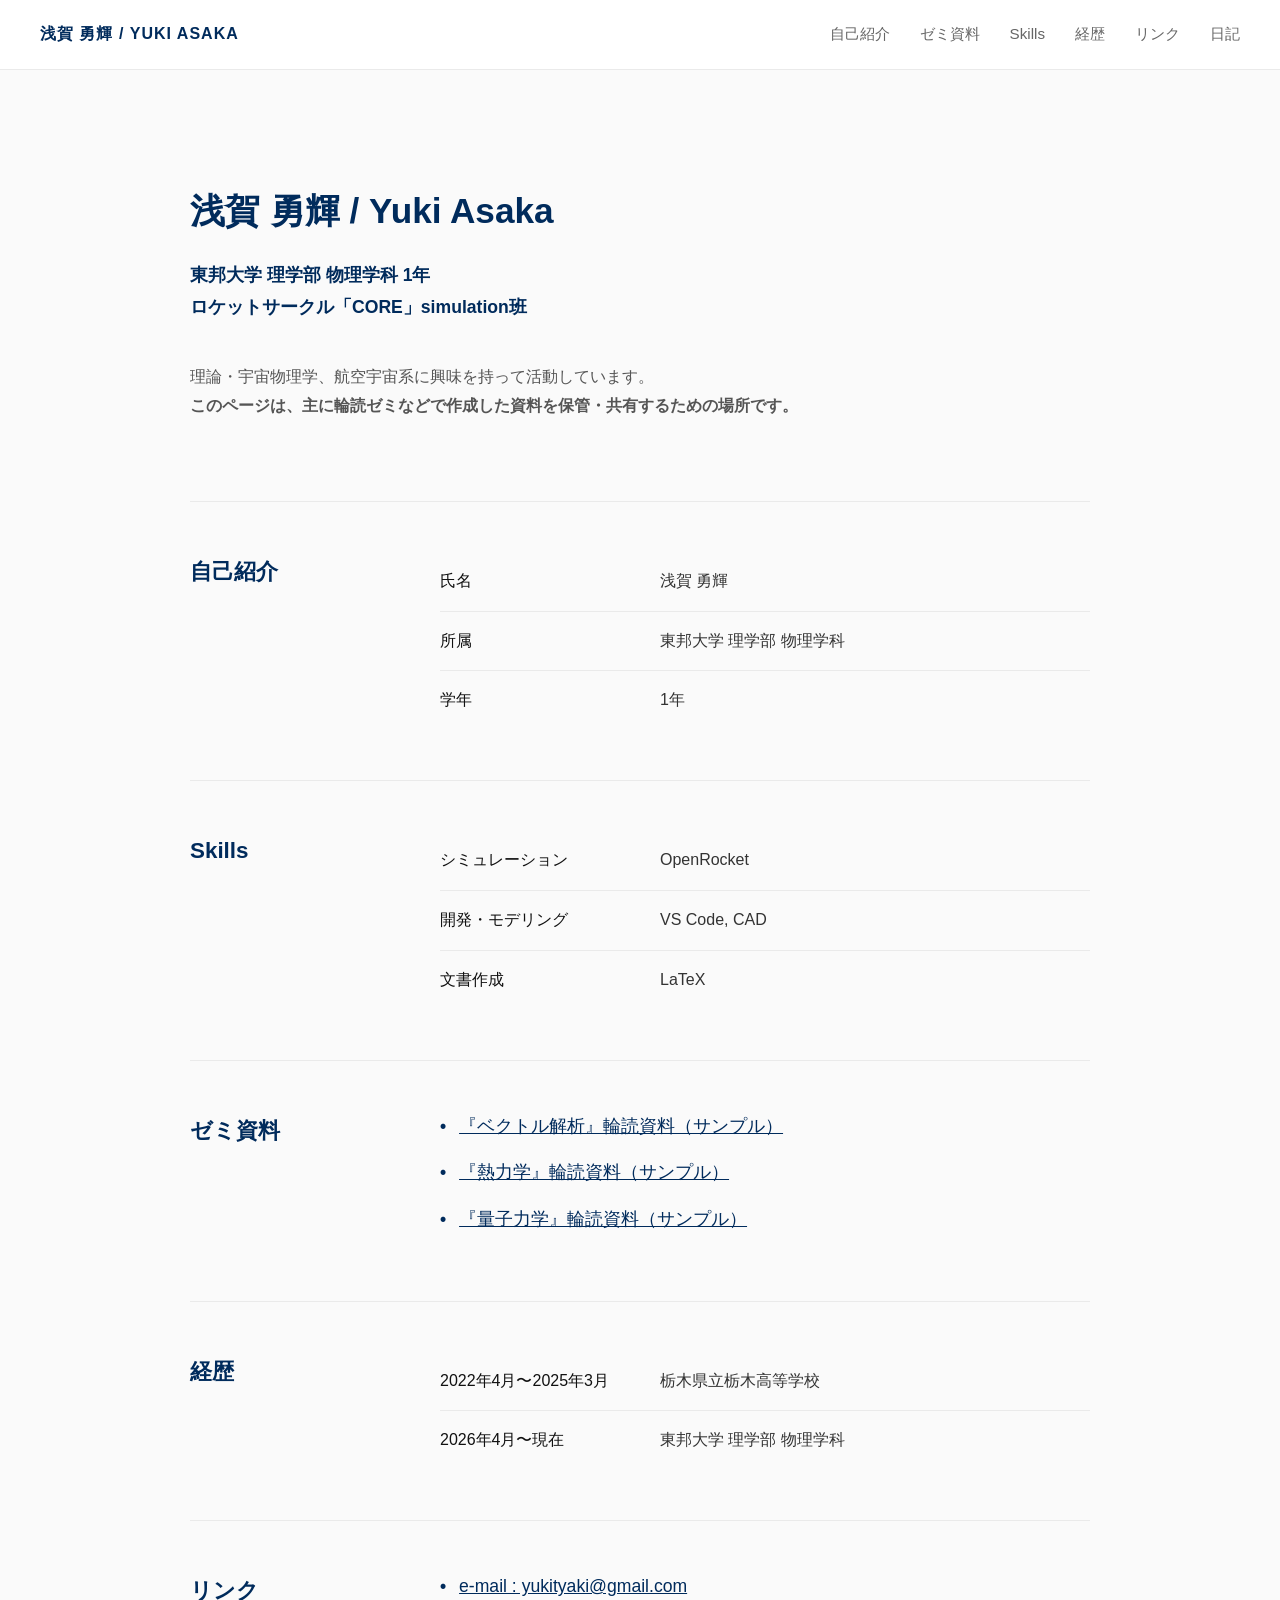
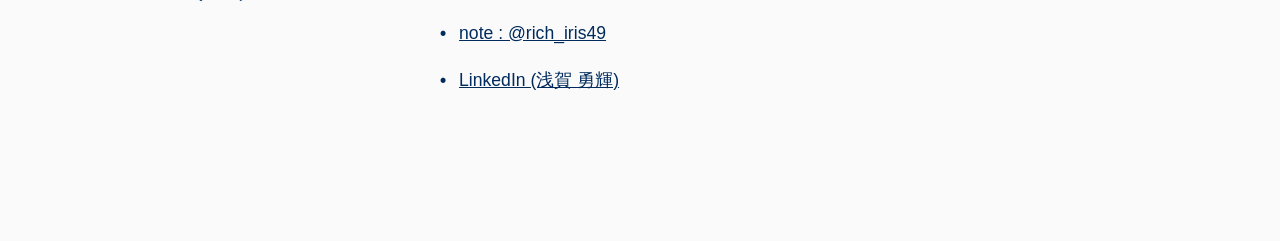
==== index.html @ cae846e0 "Update index.html" ====
<!DOCTYPE html>
<html lang="ja">
<head>
    <meta charset="UTF-8">
    <meta name="viewport" content="width=device-width, initial-scale=1.0">
    <title>浅賀 勇輝 / YUKI ASAKA</title>
    <link rel="stylesheet" href="style.css">
</head>
<body>
    <!-- ヘッダー・ナビゲーション -->
    <header>
        <div class="logo"><a href="index.html">浅賀 勇輝 / YUKI ASAKA</a></div>
        <nav>
            <ul>
                <li><a href="#about">自己紹介</a></li>
                <li><a href="#materials">ゼミ資料</a></li>
                <li><a href="#skills">Skills</a></li>
                <li><a href="#history">経歴</a></li>
                <li><a href="#links">リンク</a></li>
                <li><a href="diary.html">日記</a></li>
            </ul>
        </nav>
    </header>

    <main>
        <!-- トップの紹介文 -->
        <section class="hero">
            <h1>浅賀 勇輝 / Yuki Asaka</h1>
            <p class="affiliation">東邦大学 理学部 物理学科 1年<br>
            ロケットサークル「CORE」simulation班</p>
            
            <p class="intro">
                理論・宇宙物理学、航空宇宙系に興味を持って活動しています。<br>
                <strong>このページは、主に輪読ゼミなどで作成した資料を保管・共有するための場所です。</strong>
            </p>
        </section>

        <!-- 自己紹介セクション（2カラム） -->
        <section id="about" class="two-column-section">
            <div class="section-title">
                <h2>自己紹介</h2>
            </div>
            <div class="section-content">
                <table class="info-table">
                    <tr>
                        <th>氏名</th>
                        <td>浅賀 勇輝</td>
                    </tr>
                    <tr>
                        <th>所属</th>
                        <td>東邦大学 理学部 物理学科</td>
                    </tr>
                    <tr>
                        <th>学年</th>
                        <td>1年</td>
                    </tr>
                </table>
            </div>
        </section>
        <!-- スキルセクション -->
        <section id="skills" class="two-column-section">
            <div class="section-title">
                <h2>Skills</h2>
            </div>
            <div class="section-content">
                <table class="info-table">
                    <tr>
                        <th>シミュレーション</th>
                        <td>OpenRocket</td>
                    </tr>
                    <tr>
                        <th>開発・モデリング</th>
                        <td>VS Code, CAD</td>
                    </tr>
                    <tr>
                        <th>文書作成</th>
                        <td>LaTeX</td>
                    </tr>
                </table>
            </div>
        </section>

        <!-- ゼミ資料セクション -->
        <section id="materials" class="two-column-section">
            <div class="section-title">
                <h2>ゼミ資料</h2>
            </div>
            <div class="section-content">
                <ul class="link-list">
                    <!-- PDFなどのファイルリンクをここに貼ります -->
                    <li><a href="#">『ベクトル解析』輪読資料（サンプル）</a></li>
                    <li><a href="#">『熱力学』輪読資料（サンプル）</a></li>
                    <li><a href="#">『量子力学』輪読資料（サンプル）</a></li>
                </ul>
            </div>
        </section>

        <!-- 経歴セクション -->
        <section id="history" class="two-column-section">
            <div class="section-title">
                <h2>経歴</h2>
            </div>
            <div class="section-content">
                <table class="info-table">
                    <tr>
                        <th>2022年4月〜2025年3月</th>
                        <td>栃木県立栃木高等学校</td>
                    </tr>
                    
                
                
                    
                    <tr>
                        <th>2026年4月〜現在</th>
                        <td>東邦大学 理学部 物理学科</td>
                    </tr>
                </table>
            </div>
        </section>

        <!-- リンク・連絡先セクション -->
        <section id="links" class="two-column-section">
            <div class="section-title">
                <h2>リンク</h2>
            </div>
            <div class="section-content">
                <ul class="link-list">
                    <li><a href="mailto:yukityaki@gmail.com">e-mail : yukityaki@gmail.com</a></li>
                    <li><a href="https://note.com/rich_iris49" target="_blank">note : @rich_iris49</a></li>
                    <li><a href="https://www.linkedin.com/in/勇輝-浅賀-281015439/ID" target="_blank">LinkedIn (浅賀 勇輝)</a></li>
                </ul>
            </div>
        </section>
    </main>
</body>
</html>
---- style.css ----
/* 全体の基本設定（白背景・ダークブルーのテキスト） */
body {
    background-color: #fafafa;
    color: #333;
    font-family: "Helvetica Neue", Arial, "Hiragino Kaku Gothic ProN", "Hiragino Sans", Meiryo, sans-serif;
    margin: 0;
    padding: 0;
    line-height: 1.8;
}

/* ヘッダー・ナビゲーション */
header {
    display: flex;
    justify-content: space-between;
    align-items: center;
    padding: 20px 40px;
    background-color: #ffffff;
    border-bottom: 1px solid #eaeaea;
    position: sticky; /* スクロールしてもメニューが上部に追従します */
    top: 0;
    z-index: 100;
}
.logo a {
    font-weight: bold;
    color: #002b5c;
    text-decoration: none;
    letter-spacing: 1px;
}
nav ul {
    list-style: none;
    display: flex;
    gap: 30px;
    margin: 0;
    padding: 0;
}
nav a {
    text-decoration: none;
    color: #666;
    font-size: 0.95em;
    transition: 0.2s;
}
nav a:hover {
    color: #002b5c;
}

/* メインコンテンツ枠 */
main {
    max-width: 900px;
    margin: 0 auto;
    padding: 80px 20px;
}

/* トップの紹介文 */
.hero {
    margin-bottom: 80px;
}
.hero h1 {
    color: #002b5c;
    font-size: 2.2em;
    margin-bottom: 15px;
}
.hero .affiliation {
    font-weight: bold;
    color: #002b5c;
    margin-bottom: 40px;
    font-size: 1.1em;
}
.hero .intro {
    color: #555;
}

/* 画像のような左右分割（2カラム）のレイアウト */
.two-column-section {
    display: flex;
    border-top: 1px solid #eaeaea;
    padding: 50px 0;
}
.section-title {
    flex: 0 0 250px; /* 左側のタイトルの幅 */
}
.section-title h2 {
    color: #002b5c;
    margin: 0;
    font-size: 1.4em;
}
.section-content {
    flex: 1; /* 右側のコンテンツ領域 */
}

/* 経歴や自己紹介の表デザイン */
.info-table {
    width: 100%;
    border-collapse: collapse;
}
.info-table th, .info-table td {
    padding: 15px 0;
    border-bottom: 1px solid #eaeaea;
    text-align: left;
    font-weight: normal;
    vertical-align: top;
}
.info-table th {
    width: 220px;
    color: #111;
}
.info-table td {
    color: #333;
}
/* 最後の行の下線を消す */
.info-table tr:last-child th,
.info-table tr:last-child td {
    border-bottom: none;
}

/* リンクとリストのデザイン */
a {
    color: #002b5c;
    text-decoration: underline;
}
a:hover {
    opacity: 0.7;
}
.link-list {
    list-style: none;
    padding: 0;
    margin: 0;
}
.link-list li {
    margin-bottom: 15px;
    font-size: 1.1em;
}
.link-list li::before {
    content: "• ";
    color: #002b5c;
    font-weight: bold;
    margin-right: 8px;
}
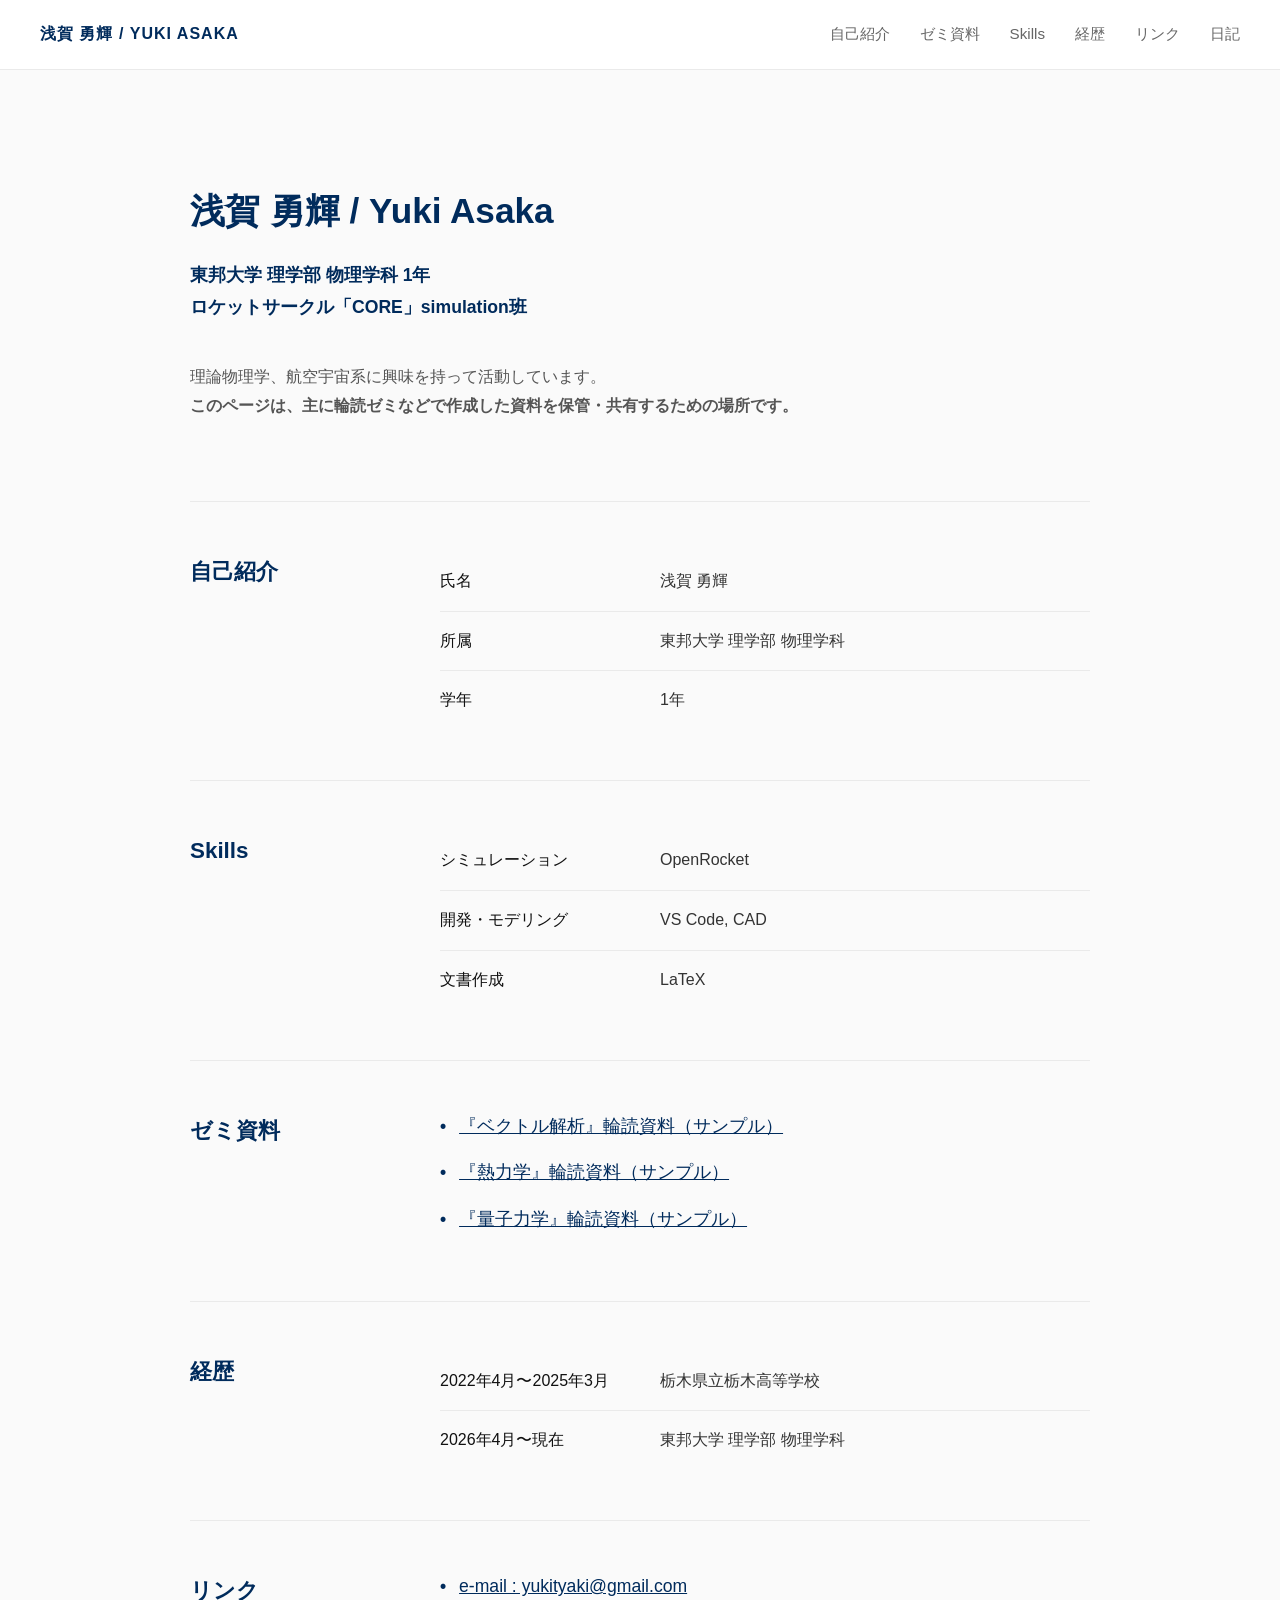
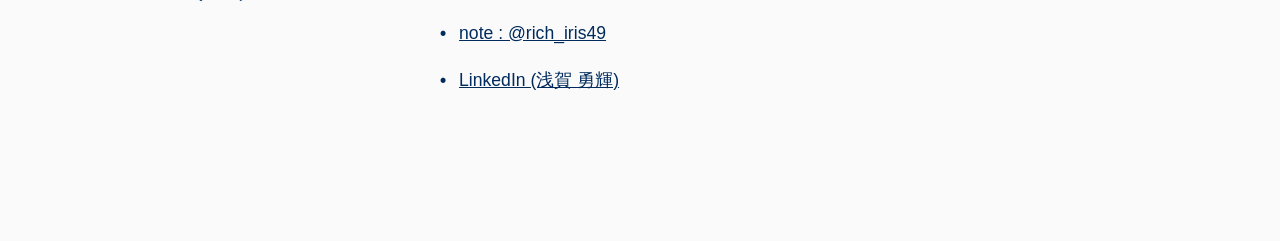
==== commit 3f9b8247: "Update index.html" ====
--- a/index.html
+++ b/index.html
@@ -30,7 +30,7 @@
             ロケットサークル「CORE」simulation班</p>
             
             <p class="intro">
-                理論・宇宙物理学、航空宇宙系に興味を持って活動しています。<br>
+                理論物理学、航空宇宙系に興味を持って活動しています。<br>
                 <strong>このページは、主に輪読ゼミなどで作成した資料を保管・共有するための場所です。</strong>
             </p>
         </section>
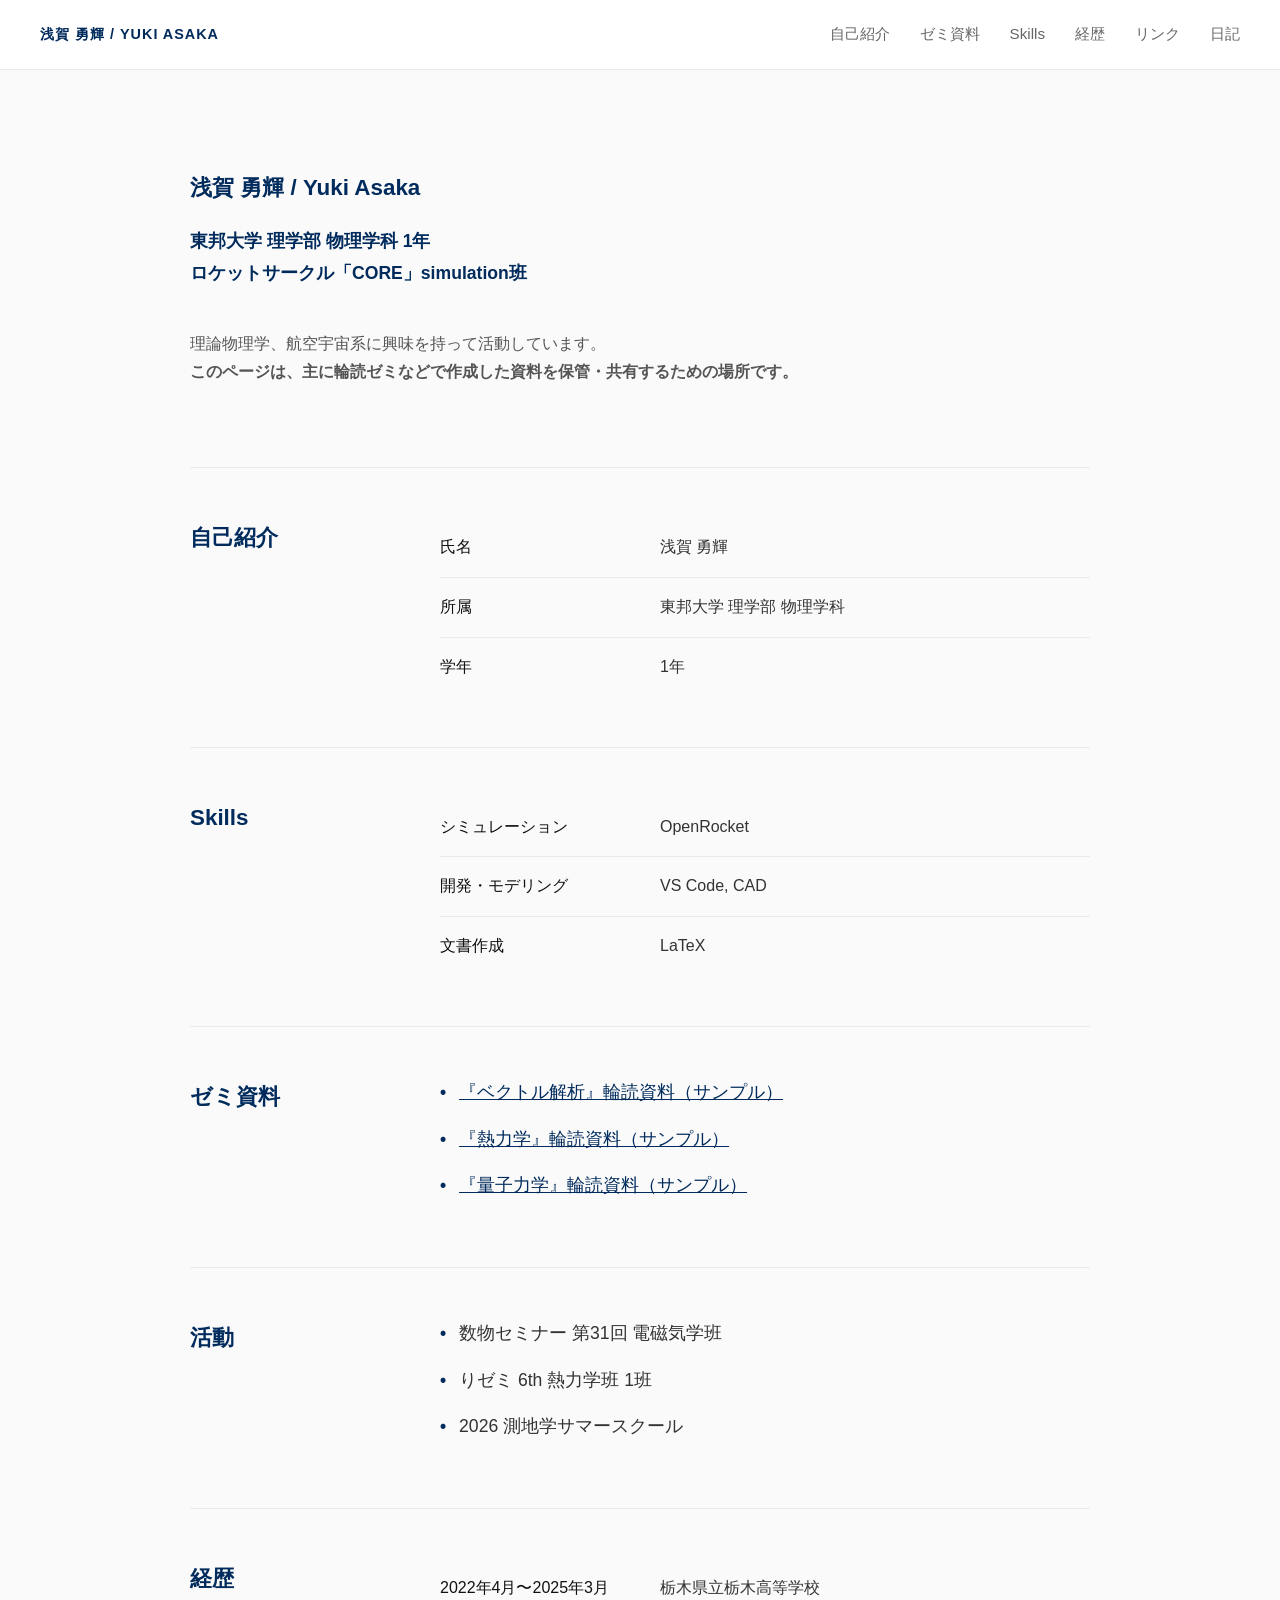
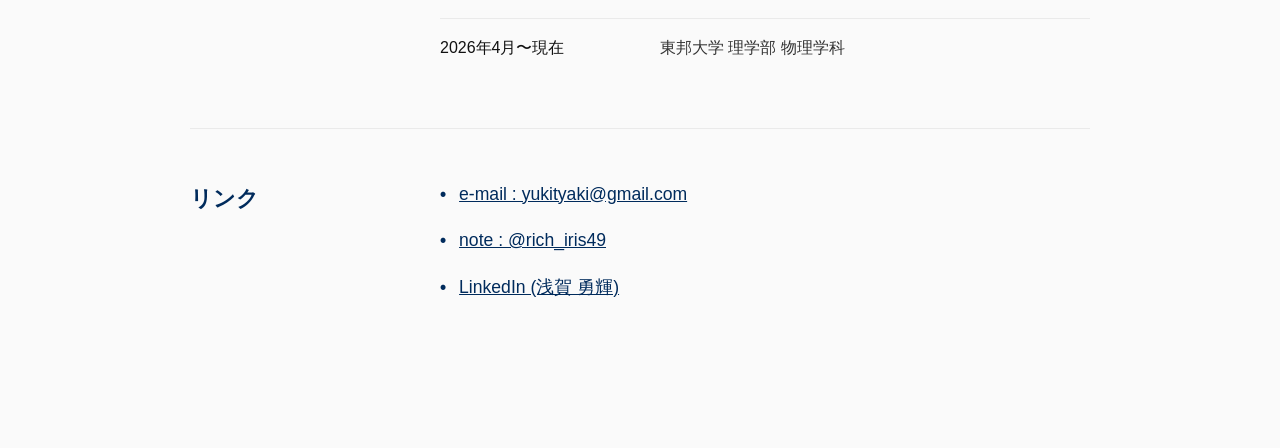
==== commit 70d7beec: "スマホの文字修正" ====
--- a/index.html
+++ b/index.html
@@ -95,6 +95,19 @@
             </div>
         </section>
 
+        <!-- 活動セクション -->
+        <section id="activities" class="two-column-section">
+            <div class="section-title">
+                <h2>活動</h2>
+            </div>
+            <div class="section-content">
+                <ul class="link-list">
+                    <li>数物セミナー 第31回 電磁気学班</li>
+                    <li>りゼミ 6th 熱力学班 1班</li>
+                    <li>2026 測地学サマースクール</li>
+                </ul>
+            </div>
+        </section>
         <!-- 経歴セクション -->
         <section id="history" class="two-column-section">
             <div class="section-title">
--- a/style.css
+++ b/style.css
@@ -134,4 +134,58 @@
     color: #002b5c;
     font-weight: bold;
     margin-right: 8px;
-}+}
+/* === スマートフォン向けのレイアウト調整（一番下に追加） === */
+@media screen and (max-width: 768px) {
+    /* 1. ヘッダーとメニューを縦並び・折り返しに変更 */
+    header {
+        flex-direction: column;
+        padding: 15px;
+    }
+    nav ul {
+        flex-wrap: wrap;
+        justify-content: center;
+        gap: 15px;
+        margin-top: 15px;
+    }
+
+    /* 2. 左右分割（2カラム）を解除して縦並びに変更 */
+    .two-column-section {
+        flex-direction: column;
+        padding: 30px 0;
+    }
+    .section-title {
+        flex: none;
+        width: 100%;
+        margin-bottom: 15px;
+    }
+
+    /* 3. 経歴などの表（テーブル）が潰れるのを防ぐために縦に配置 */
+    .info-table th, .info-table td {
+        display: block; 
+        width: 100%;
+        border-bottom: none;
+        padding: 5px 0;
+    }
+    .info-table th {
+        padding-top: 15px;
+        color: #60a5fa; /* 見出しを少し目立たせる（白テーマの場合は #002b5c に変更） */
+    }
+    .info-table td {
+        padding-bottom: 15px;
+        border-bottom: 1px solid rgba(128, 128, 128, 0.2); /* 控えめな区切り線 */
+    }
+    .info-table tr:last-child td {
+        border-bottom: none;
+    }
+}
+/* 4. スマホ画面で名前が改行されないように文字サイズを調整 */
+    .hero h1 {
+        font-size: 1.4em; /* 文字を少し小さくする */
+        white-space: nowrap; /* 強制的に1行にする */
+    }
+    
+    /* 上部のロゴ文字も少し小さくして重なりを防ぐ */
+    .logo a {
+        font-size: 0.9em;
+    }
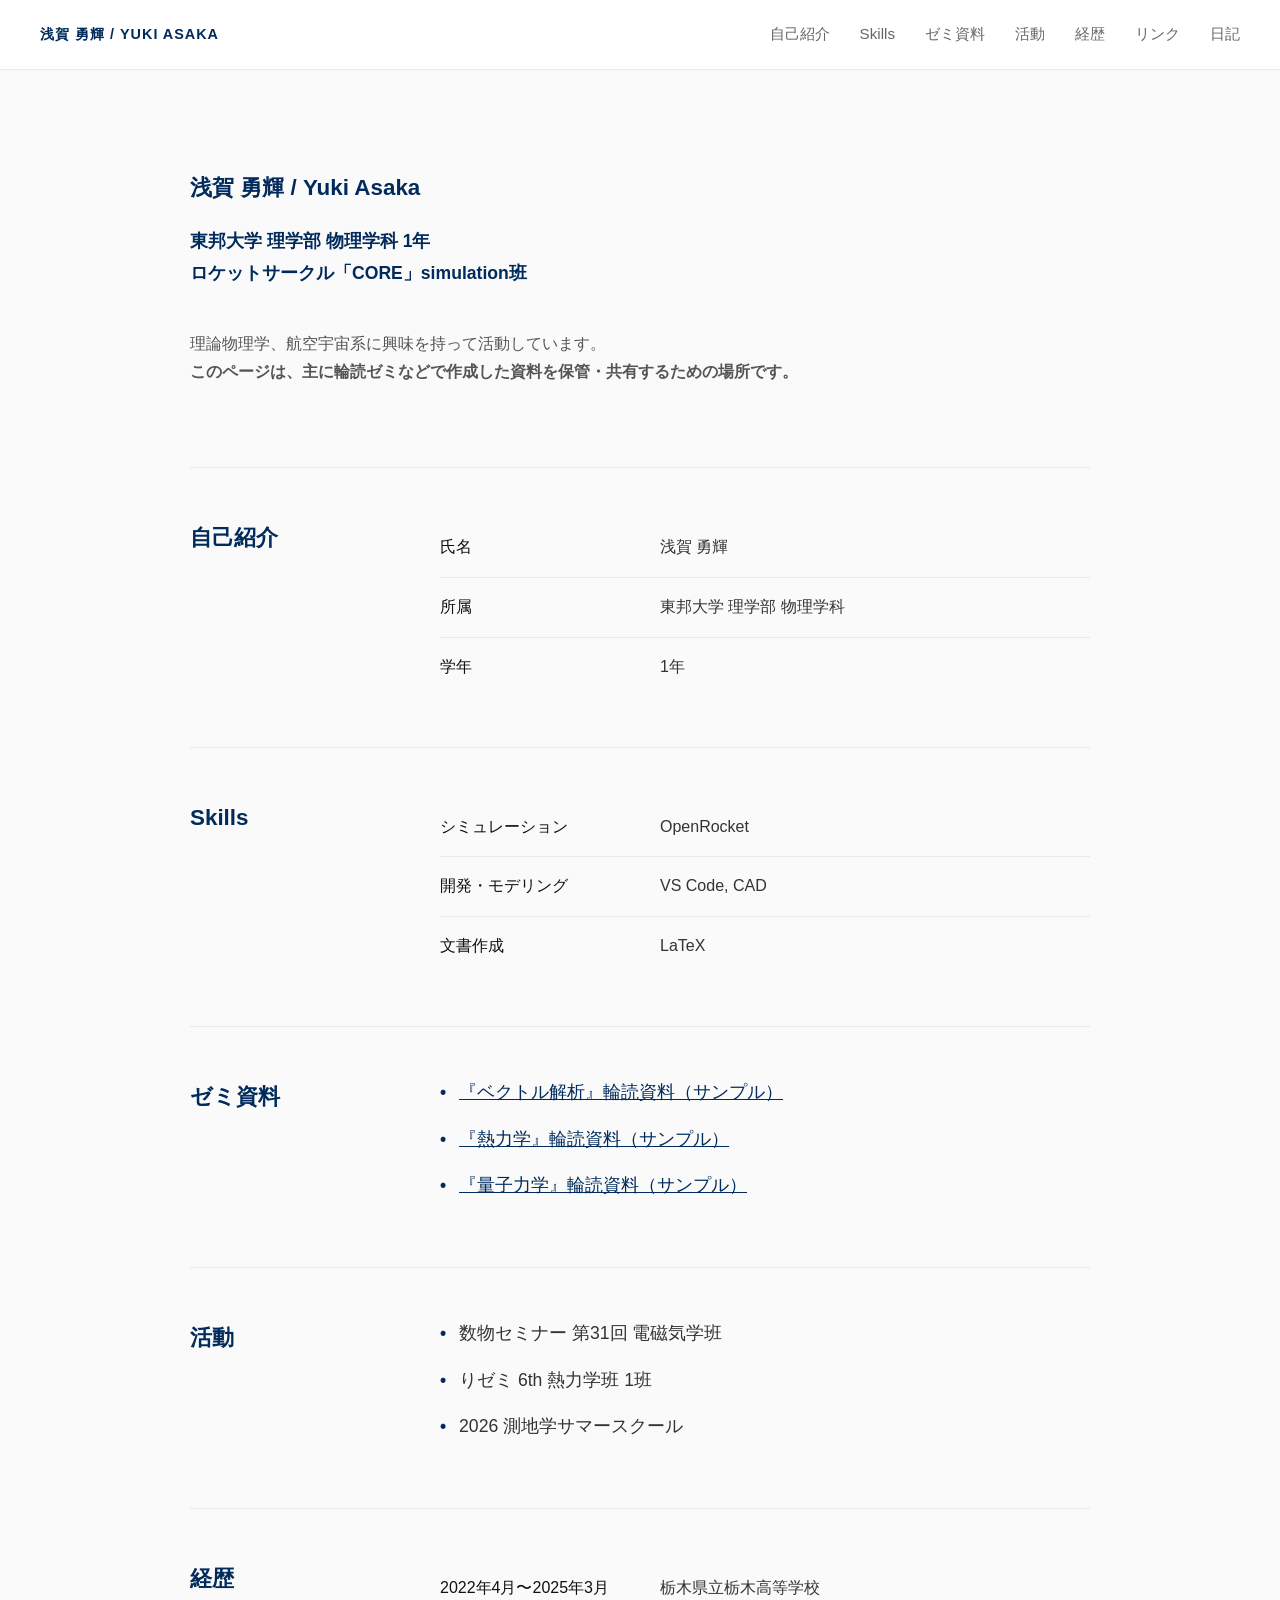
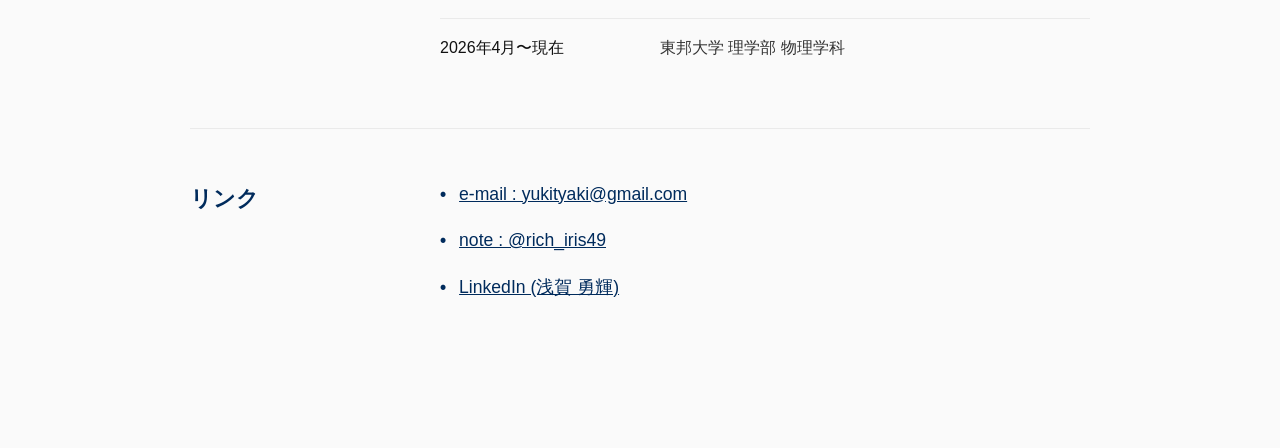
==== commit e70567ec: "Update index.html" ====
--- a/index.html
+++ b/index.html
@@ -13,8 +13,9 @@
         <nav>
             <ul>
                 <li><a href="#about">自己紹介</a></li>
+                <li><a href="#skills">Skills</a></li>
                 <li><a href="#materials">ゼミ資料</a></li>
-                <li><a href="#skills">Skills</a></li>
+                <li><a href="#activities">活動</a></li>
                 <li><a href="#history">経歴</a></li>
                 <li><a href="#links">リンク</a></li>
                 <li><a href="diary.html">日記</a></li>
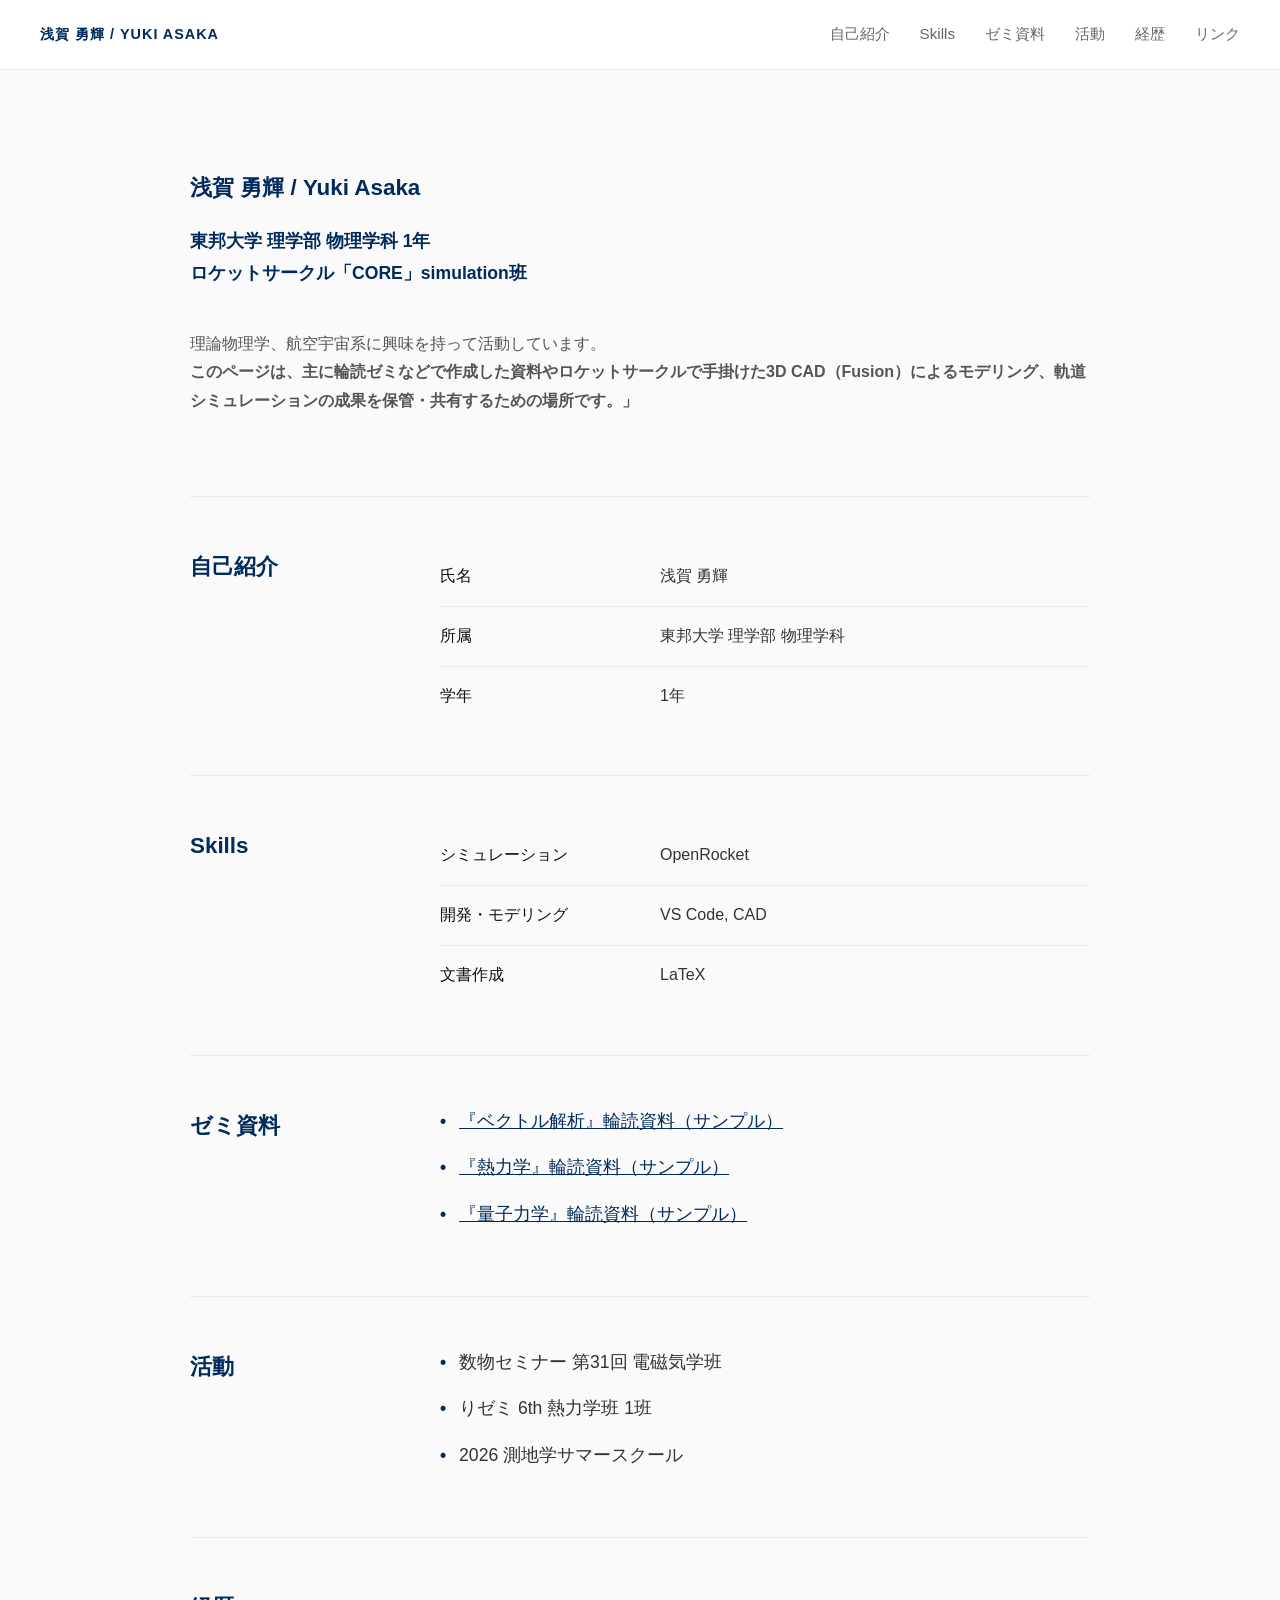
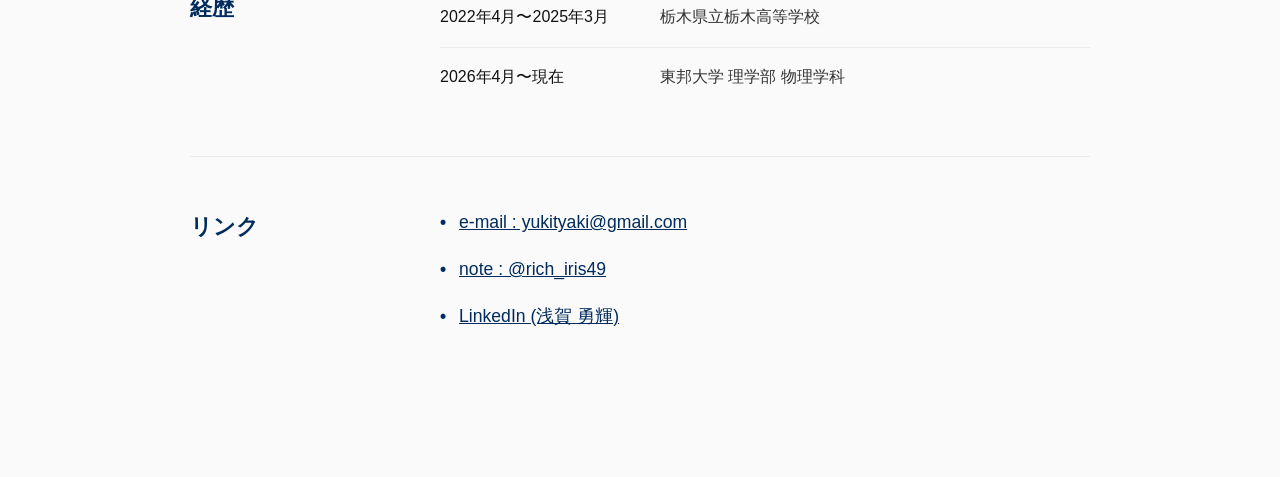
==== commit bac22e28: "日記の削除や文章の変更" ====
--- a/index.html
+++ b/index.html
@@ -18,7 +18,6 @@
                 <li><a href="#activities">活動</a></li>
                 <li><a href="#history">経歴</a></li>
                 <li><a href="#links">リンク</a></li>
-                <li><a href="diary.html">日記</a></li>
             </ul>
         </nav>
     </header>
@@ -32,7 +31,7 @@
             
             <p class="intro">
                 理論物理学、航空宇宙系に興味を持って活動しています。<br>
-                <strong>このページは、主に輪読ゼミなどで作成した資料を保管・共有するための場所です。</strong>
+                <strong>このページは、主に輪読ゼミなどで作成した資料やロケットサークルで手掛けた3D CAD（Fusion）によるモデリング、軌道シミュレーションの成果を保管・共有するための場所です。」</strong>
             </p>
         </section>
 
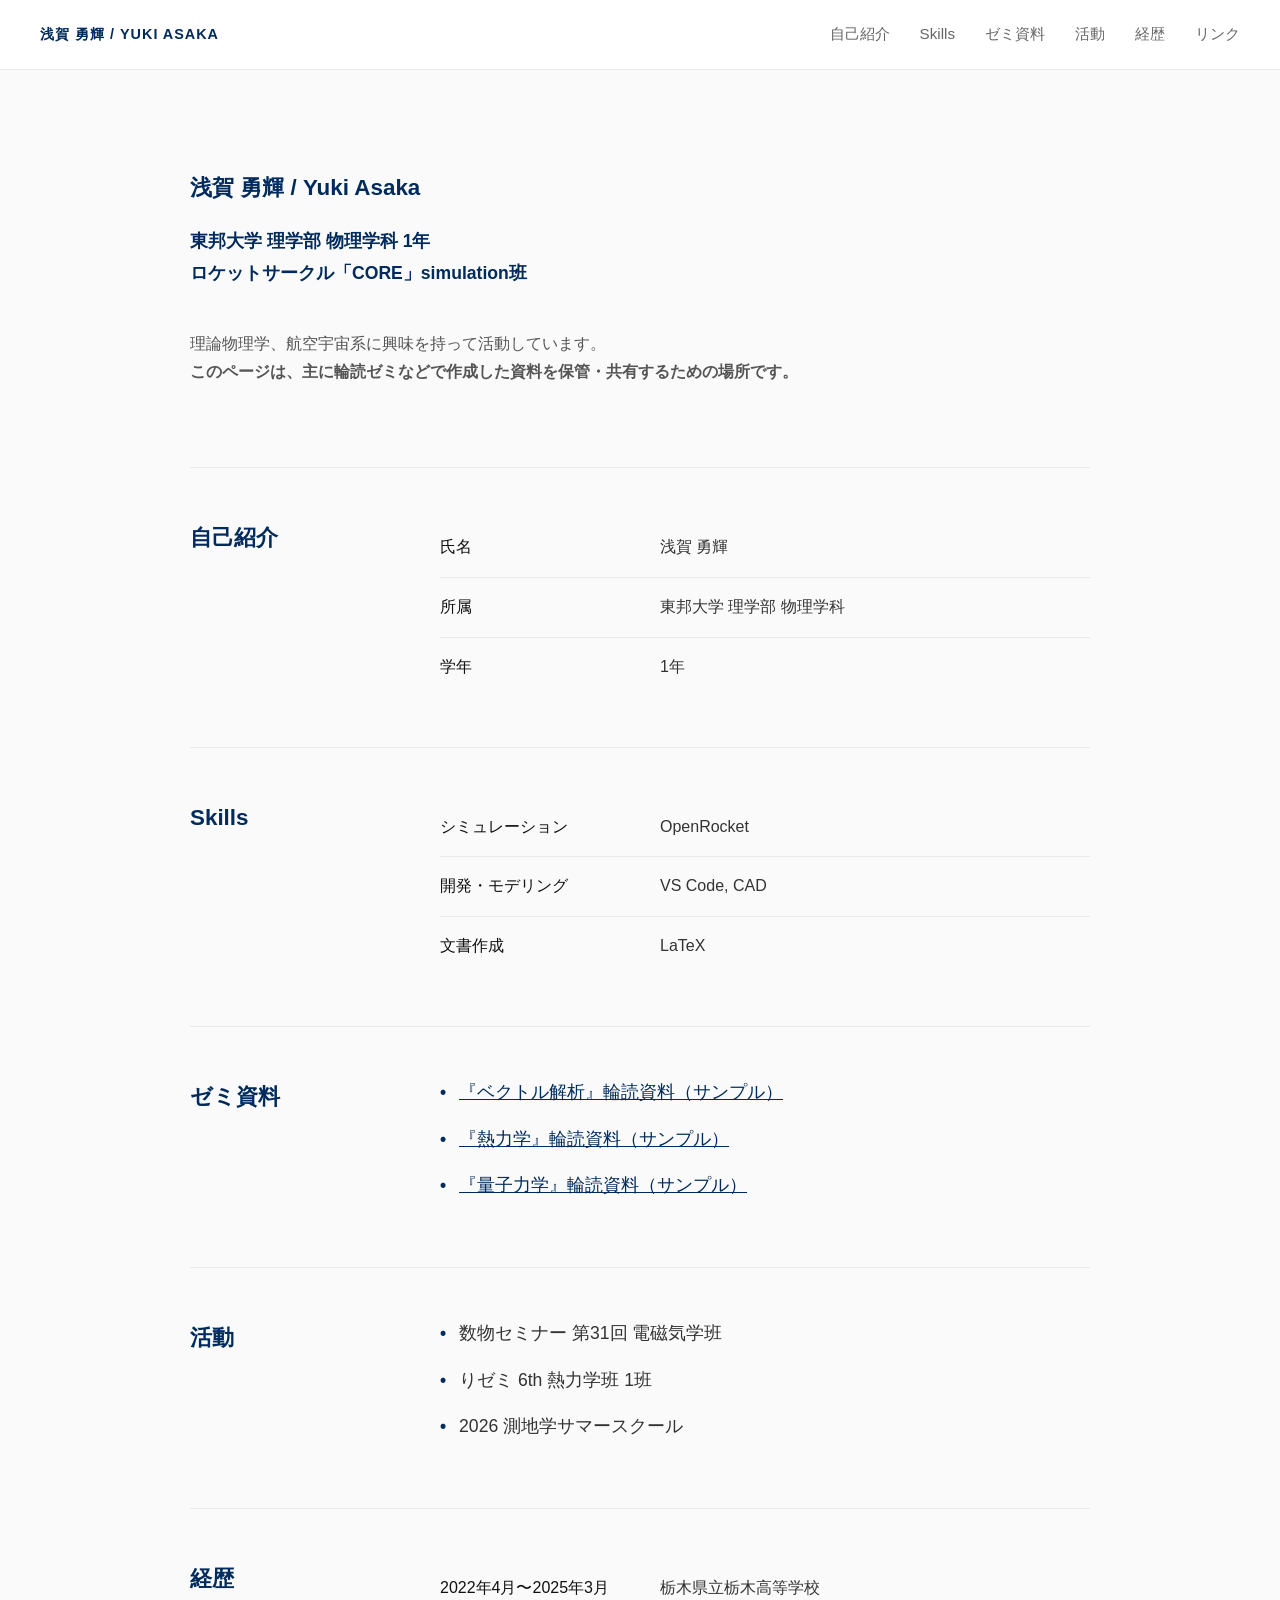
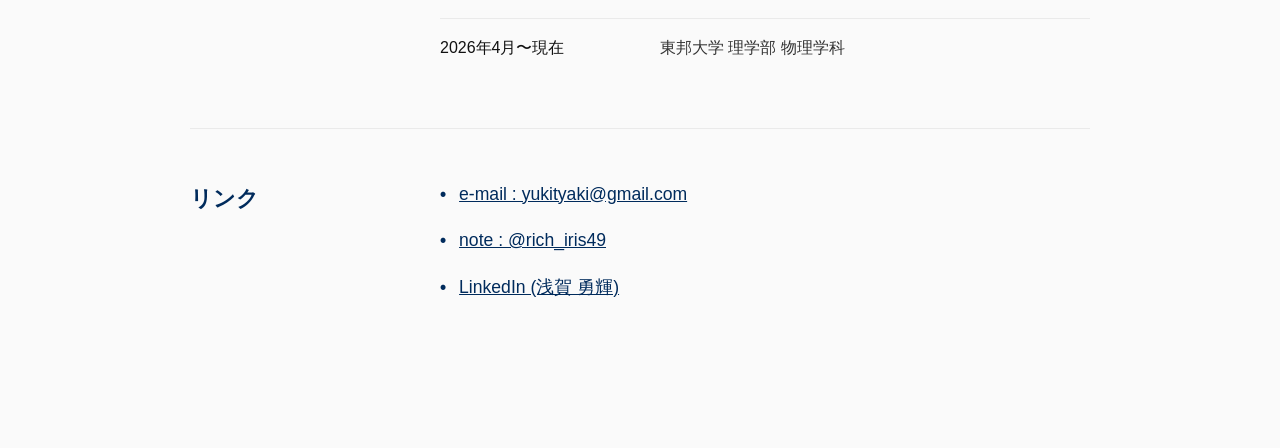
==== commit 980a5855: "Update index.html" ====
--- a/index.html
+++ b/index.html
@@ -31,7 +31,7 @@
             
             <p class="intro">
                 理論物理学、航空宇宙系に興味を持って活動しています。<br>
-                <strong>このページは、主に輪読ゼミなどで作成した資料やロケットサークルで手掛けた3D CAD（Fusion）によるモデリング、軌道シミュレーションの成果を保管・共有するための場所です。」</strong>
+                <strong>このページは、主に輪読ゼミなどで作成した資料を保管・共有するための場所です。</strong>
             </p>
         </section>
 
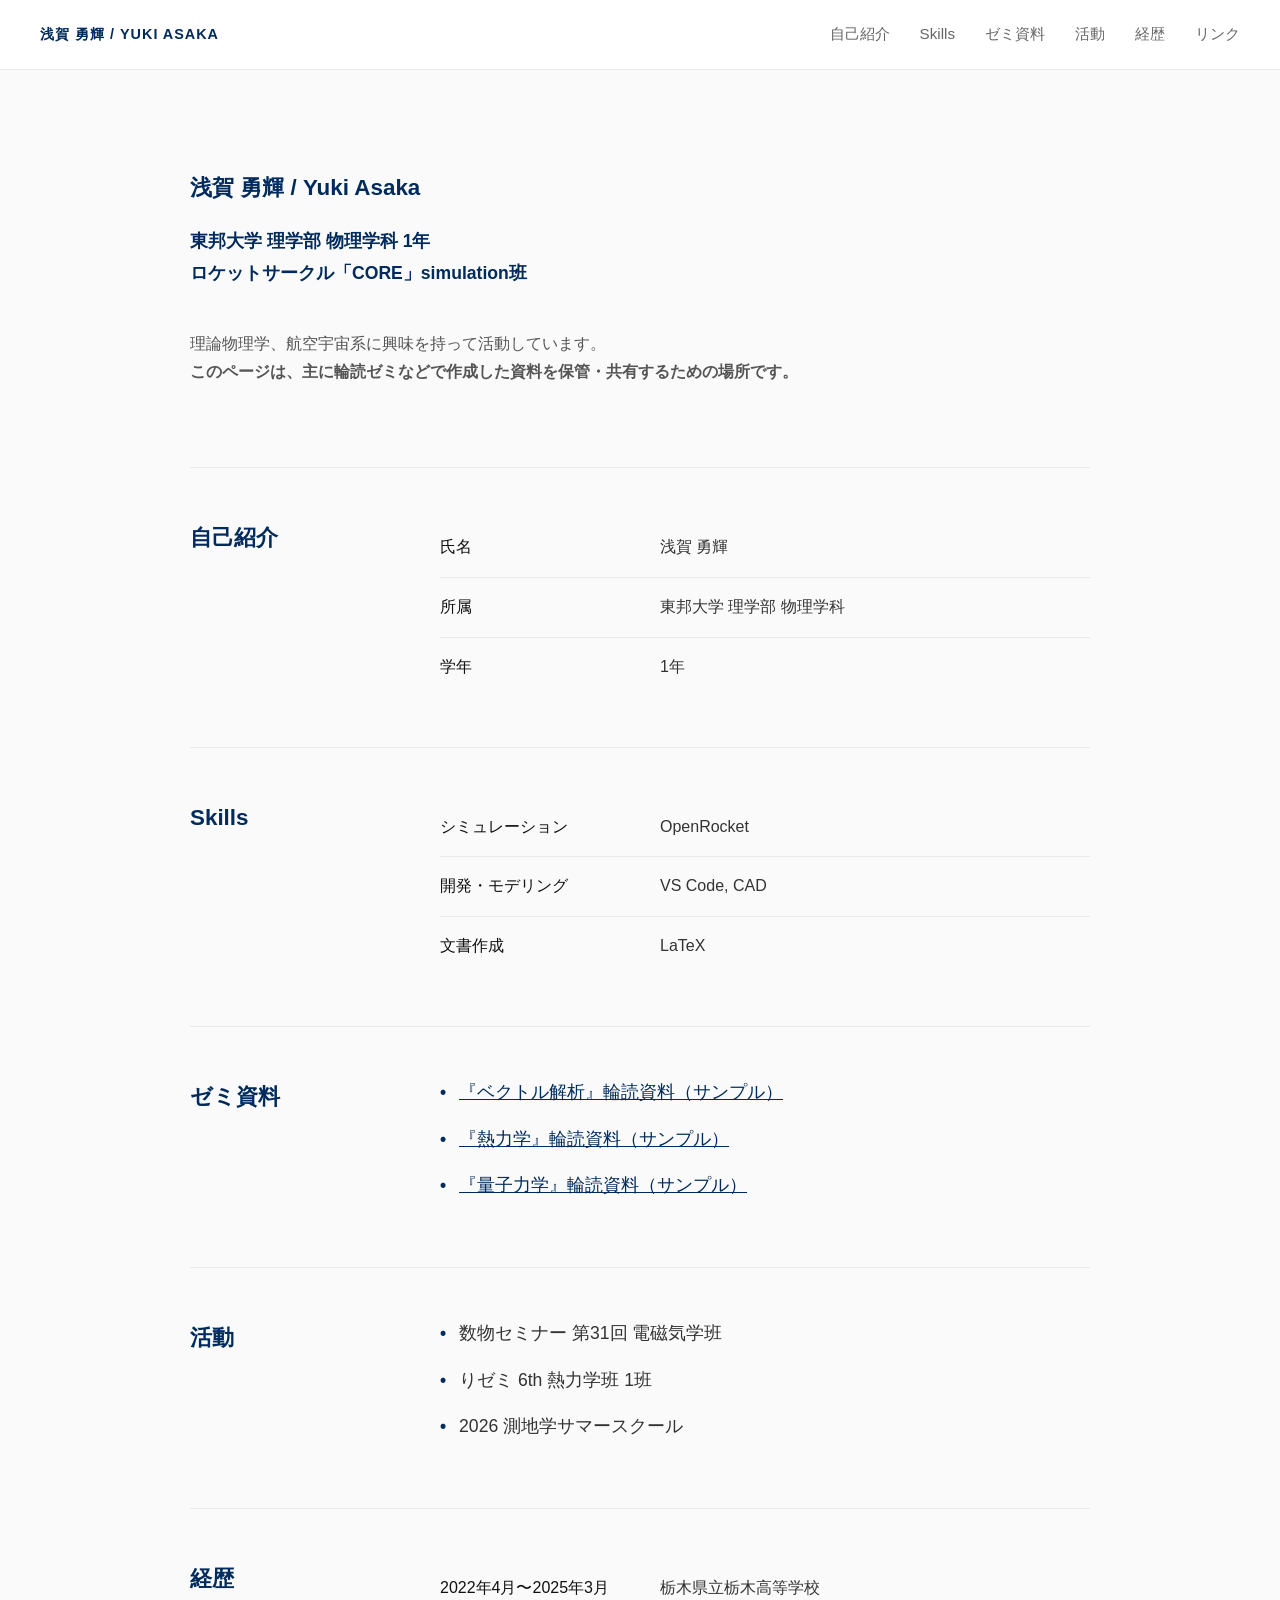
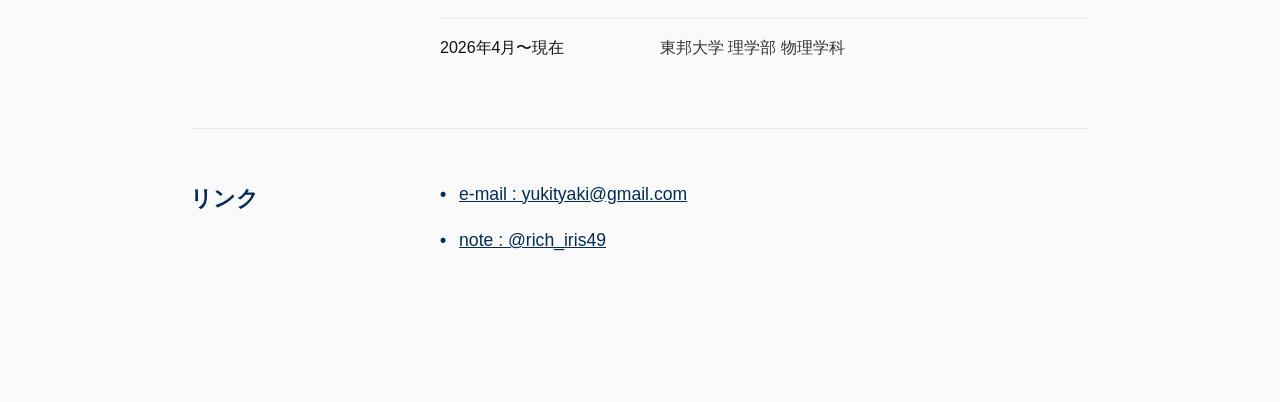
==== commit 3a07f8a7: "linkedinの更新" ====
--- a/index.html
+++ b/index.html
@@ -140,7 +140,6 @@
                 <ul class="link-list">
                     <li><a href="mailto:yukityaki@gmail.com">e-mail : yukityaki@gmail.com</a></li>
                     <li><a href="https://note.com/rich_iris49" target="_blank">note : @rich_iris49</a></li>
-                    <li><a href="https://www.linkedin.com/in/勇輝-浅賀-281015439/ID" target="_blank">LinkedIn (浅賀 勇輝)</a></li>
                 </ul>
             </div>
         </section>
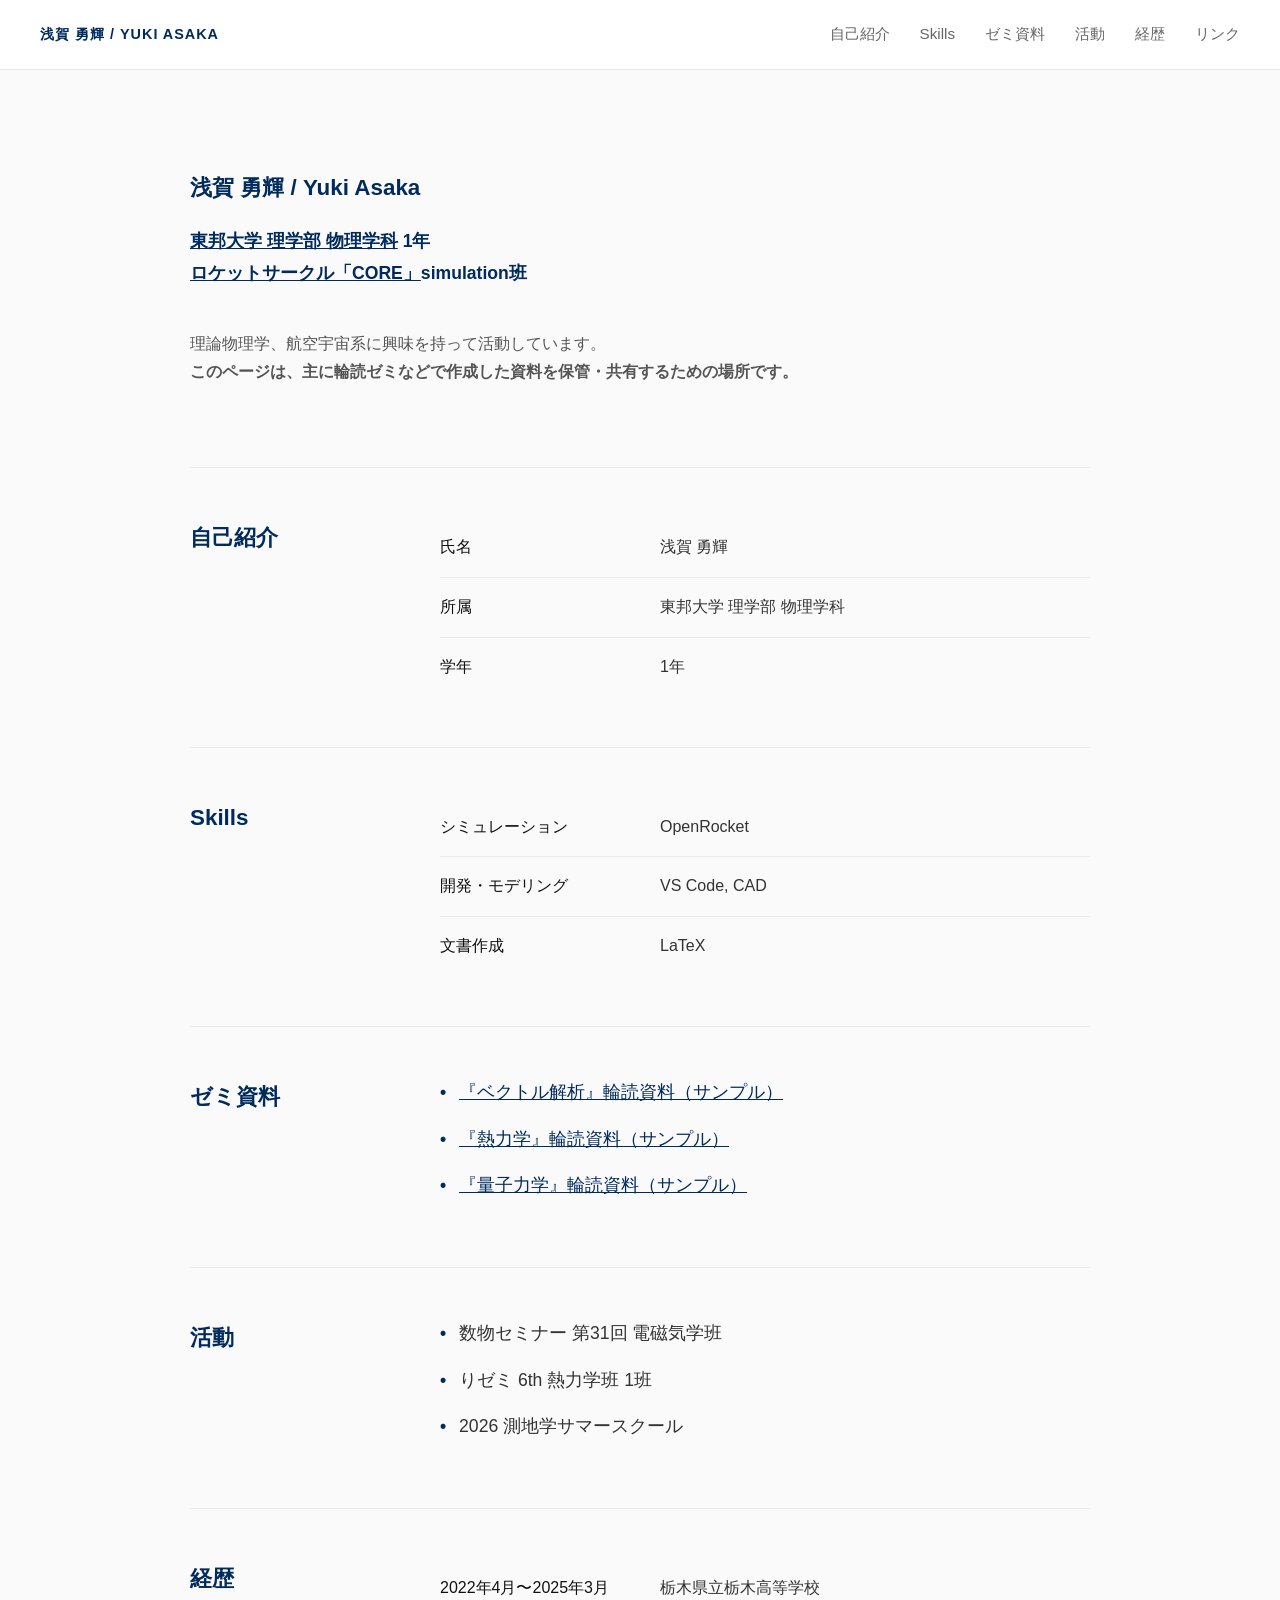
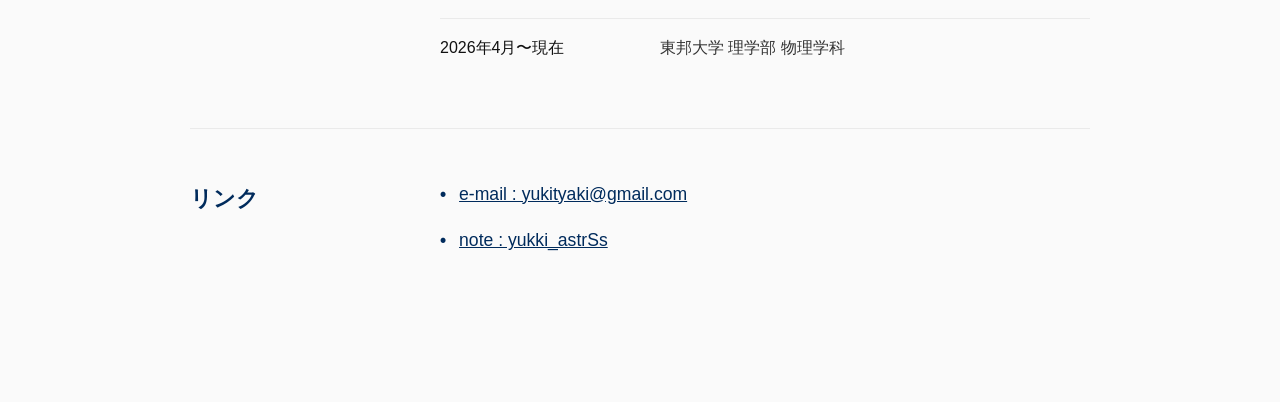
==== commit 313eb792: "Update index.html" ====
--- a/index.html
+++ b/index.html
@@ -26,8 +26,10 @@
         <!-- トップの紹介文 -->
         <section class="hero">
             <h1>浅賀 勇輝 / Yuki Asaka</h1>
-            <p class="affiliation">東邦大学 理学部 物理学科 1年<br>
-            ロケットサークル「CORE」simulation班</p>
+            <p class="affiliation">
+            <a href="https://www.toho-u.ac.jp/sci/ph/" target="_blank">東邦大学 理学部 物理学科</a> 1年<br>
+            <a href="https://corerocket.net/" target="_blank">ロケットサークル「CORE」</a>simulation班
+</p>
             
             <p class="intro">
                 理論物理学、航空宇宙系に興味を持って活動しています。<br>
@@ -139,7 +141,7 @@
             <div class="section-content">
                 <ul class="link-list">
                     <li><a href="mailto:yukityaki@gmail.com">e-mail : yukityaki@gmail.com</a></li>
-                    <li><a href="https://note.com/rich_iris49" target="_blank">note : @rich_iris49</a></li>
+                    <li><a href="https://note.com/yukki_astr" target="_blank">note : yukki_astrSs</a></li>
                 </ul>
             </div>
         </section>
